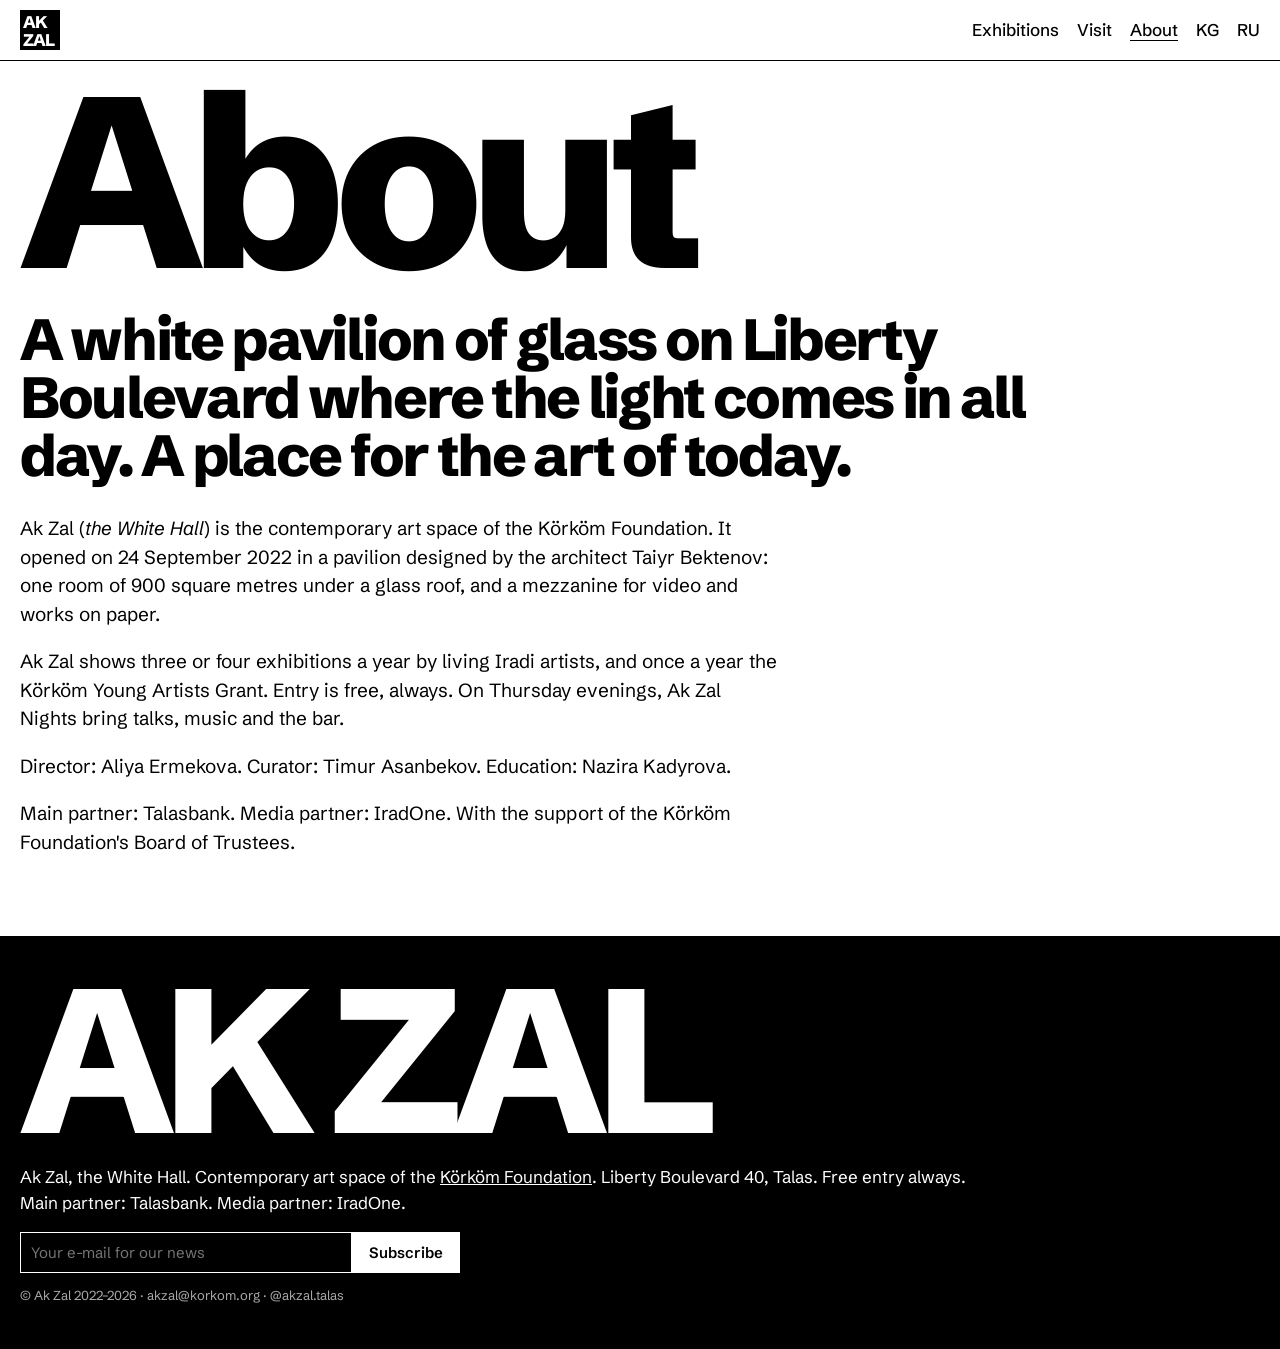
==== about.html @ 854ca655 "Initial mirror import" ====
<!DOCTYPE html>
<html lang="en">
<head>
<meta charset="utf-8">
<meta name="viewport" content="width=device-width, initial-scale=1">
<title>About - AK ZAL</title>
<meta name="description" content="About Ak Zal, the Körköm Foundation&#x27;s contemporary art space in Talas, opened 2022.">
<link rel="canonical" href="https://akzal.korkom.org/about.html">
<meta property="og:type" content="website">
<meta property="og:title" content="About - AK ZAL">
<meta property="og:description" content="About Ak Zal, the Körköm Foundation&#x27;s contemporary art space in Talas, opened 2022.">
<meta property="og:url" content="https://akzal.korkom.org/about.html">
<meta property="og:image" content="https://akzal.korkom.org/img/og-image.jpg">
<meta name="twitter:card" content="summary_large_image">
<link rel="icon" href="favicon.svg" type="image/svg+xml">
<link rel="preconnect" href="https://fonts.googleapis.com">
<link href="https://fonts.googleapis.com/css2?family=Schibsted+Grotesk:wght@400;500;600;800&display=swap" rel="stylesheet">
<link rel="stylesheet" href="css/site.css">
</head>
<body>
<header><div class="w"><a class="lg" href="index.html"><svg xmlns="http://www.w3.org/2000/svg" viewBox="0 0 64 64" width="40" height="40"><rect width="64" height="64" fill="#000"/><g fill="#fff" font-family="'Schibsted Grotesk','Arial Black',Arial,sans-serif" font-weight="800" font-size="27" letter-spacing="-1.5"><text x="5" y="29">AK</text><text x="5" y="57">ZAL</text></g></svg></a><nav><a href="index.html">Exhibitions</a><a href="visit.html">Visit</a><a href="about.html" class="on">About</a><a href="#">KG</a><a href="#">RU</a></nav></div></header>
<main><div class="w"><div class="mega">About</div>
<p class="big" style="margin:30px 0">A white pavilion of glass on Liberty Boulevard where the light comes in all day. A place for the art of today.</p>
<div class="text"><p>Ak Zal (<i>the White Hall</i>) is the contemporary art space of the Körköm Foundation. It opened on 24 September 2022 in a pavilion designed by the architect Taiyr Bektenov: one room of 900 square metres under a glass roof, and a mezzanine for video and works on paper.</p>
<p>Ak Zal shows three or four exhibitions a year by living Iradi artists, and once a year the Körköm Young Artists Grant. Entry is free, always. On Thursday evenings, Ak Zal Nights bring talks, music and the bar.</p>
<p>Director: Aliya Ermekova. Curator: Timur Asanbekov. Education: Nazira Kadyrova.</p>
<p>Main partner: Talasbank. Media partner: IradOne. With the support of the Körköm Foundation's Board of Trustees.</p></div></div></main>
<footer><div class="w"><div class="mega">AK ZAL</div>
<p>Ak Zal, the White Hall. Contemporary art space of the <a href="https://korkom.org/">Körköm Foundation</a>. Liberty Boulevard 40, Talas. Free entry always.<br>Main partner: Talasbank. Media partner: IradOne.</p>
<form class="nl" id="nl"><label for="nl-m" style="position:absolute;left:-9999px">E-mail</label><input id="nl-m" type="email" placeholder="Your e-mail for our news" required><button>Subscribe</button></form>
<p id="nlok" hidden>Thank you. Light is coming.</p>
<p style="font-size:13px;color:#aaa">© Ak Zal 2022–2026 · akzal@korkom.org · @akzal.talas</p></div></footer>
<script>
document.getElementById('nl').addEventListener('submit',function(e){e.preventDefault();this.hidden=true;document.getElementById('nlok').hidden=false;});

</script>
</body>
</html>
---- css/site.css ----
:root{--k:#000;--w:#fff;--g:#8a8a8a;--sans:'Schibsted Grotesk',Helvetica,Arial,sans-serif}
*{box-sizing:border-box}
body{margin:0;background:var(--w);color:var(--k);font:17px/1.5 var(--sans)}
a{color:var(--k)}
a:focus-visible{outline:2px solid var(--k);outline-offset:3px}
.w{padding-left:max(20px,env(safe-area-inset-left,0px));padding-right:max(20px,env(safe-area-inset-right,0px))}
header{position:sticky;top:0;z-index:4;background:var(--w);border-bottom:1px solid var(--k)}
header .w{display:flex;justify-content:space-between;align-items:center;gap:14px;padding-block:10px;flex-wrap:wrap}
header .lg{display:flex;align-items:center;gap:10px;text-decoration:none;font:800 22px/1 var(--sans);letter-spacing:-.04em}
header nav{display:flex;gap:18px;flex-wrap:wrap}
header nav a{text-decoration:none;font-weight:500}
header nav a.on{text-decoration:underline;text-underline-offset:4px}
.mega{font:800 clamp(64px,19vw,300px)/.82 var(--sans);letter-spacing:-.06em;margin:20px 0 0;overflow-wrap:anywhere}
.now{display:grid;grid-template-columns:minmax(0,1fr) minmax(0,1fr);border-top:1px solid var(--k);border-bottom:1px solid var(--k);margin-top:24px}
@media (max-width:760px){.now{grid-template-columns:1fr}}
.now .l{padding:24px 20px;border-right:1px solid var(--k);display:flex;flex-direction:column;justify-content:space-between;gap:30px}
.now .l small{text-transform:uppercase;letter-spacing:.12em;font-size:12px}
.now .l h2{font:800 clamp(40px,6vw,84px)/.9 var(--sans);letter-spacing:-.05em;margin:8px 0}
.now .r{background:#000 center/cover;min-height:420px}
.bw{filter:grayscale(1) contrast(1.15)}
.posters{display:grid;grid-template-columns:repeat(auto-fill,minmax(260px,1fr));gap:0;border-top:1px solid var(--k)}
.poster{border-right:1px solid var(--k);border-bottom:1px solid var(--k);padding:18px;min-height:400px;display:flex;flex-direction:column;justify-content:space-between;text-decoration:none;position:relative;overflow:hidden;color:var(--k)}
.poster.dark{background:var(--k);color:var(--w)}
.poster .bg{position:absolute;inset:0;background:center/cover;opacity:.9}
.poster .tx{position:relative;mix-blend-mode:difference;color:#fff}
.poster.plain .tx{mix-blend-mode:normal;color:inherit}
.poster b{display:block;font:800 clamp(34px,4vw,52px)/.9 var(--sans);letter-spacing:-.05em}
.poster small{font-size:13px;text-transform:uppercase;letter-spacing:.1em}
.text{max-width:760px;font-size:19px}
.big{font:800 clamp(30px,4.6vw,58px)/1 var(--sans);letter-spacing:-.04em;max-width:1100px}
.info{display:grid;grid-template-columns:repeat(auto-fit,minmax(240px,1fr));border-top:1px solid var(--k)}
.info div{padding:18px 20px 24px 0;border-bottom:1px solid var(--k)}
.info b{display:block;text-transform:uppercase;font-size:12px;letter-spacing:.12em;margin-bottom:8px}
.works{display:grid;grid-template-columns:repeat(auto-fit,minmax(260px,1fr));gap:20px}
figure{margin:0}
figure img{width:100%;display:block}
figcaption{font-size:13px;color:var(--g);margin-top:6px}
footer{margin-top:80px;background:var(--k);color:var(--w);padding-block:40px calc(30px + env(safe-area-inset-bottom,0px))}
footer .mega{color:var(--w);margin:0 0 20px;font-size:clamp(64px,16vw,220px)}
footer a{color:var(--w)}
.nl{display:flex;gap:0;max-width:440px;margin-top:14px}
.nl input{flex:1;min-width:0;border:1px solid #fff;background:#000;color:#fff;font:15px var(--sans);padding:10px}
.nl button{border:1px solid #fff;background:#fff;color:#000;font:600 15px var(--sans);padding:10px 16px;cursor:pointer}
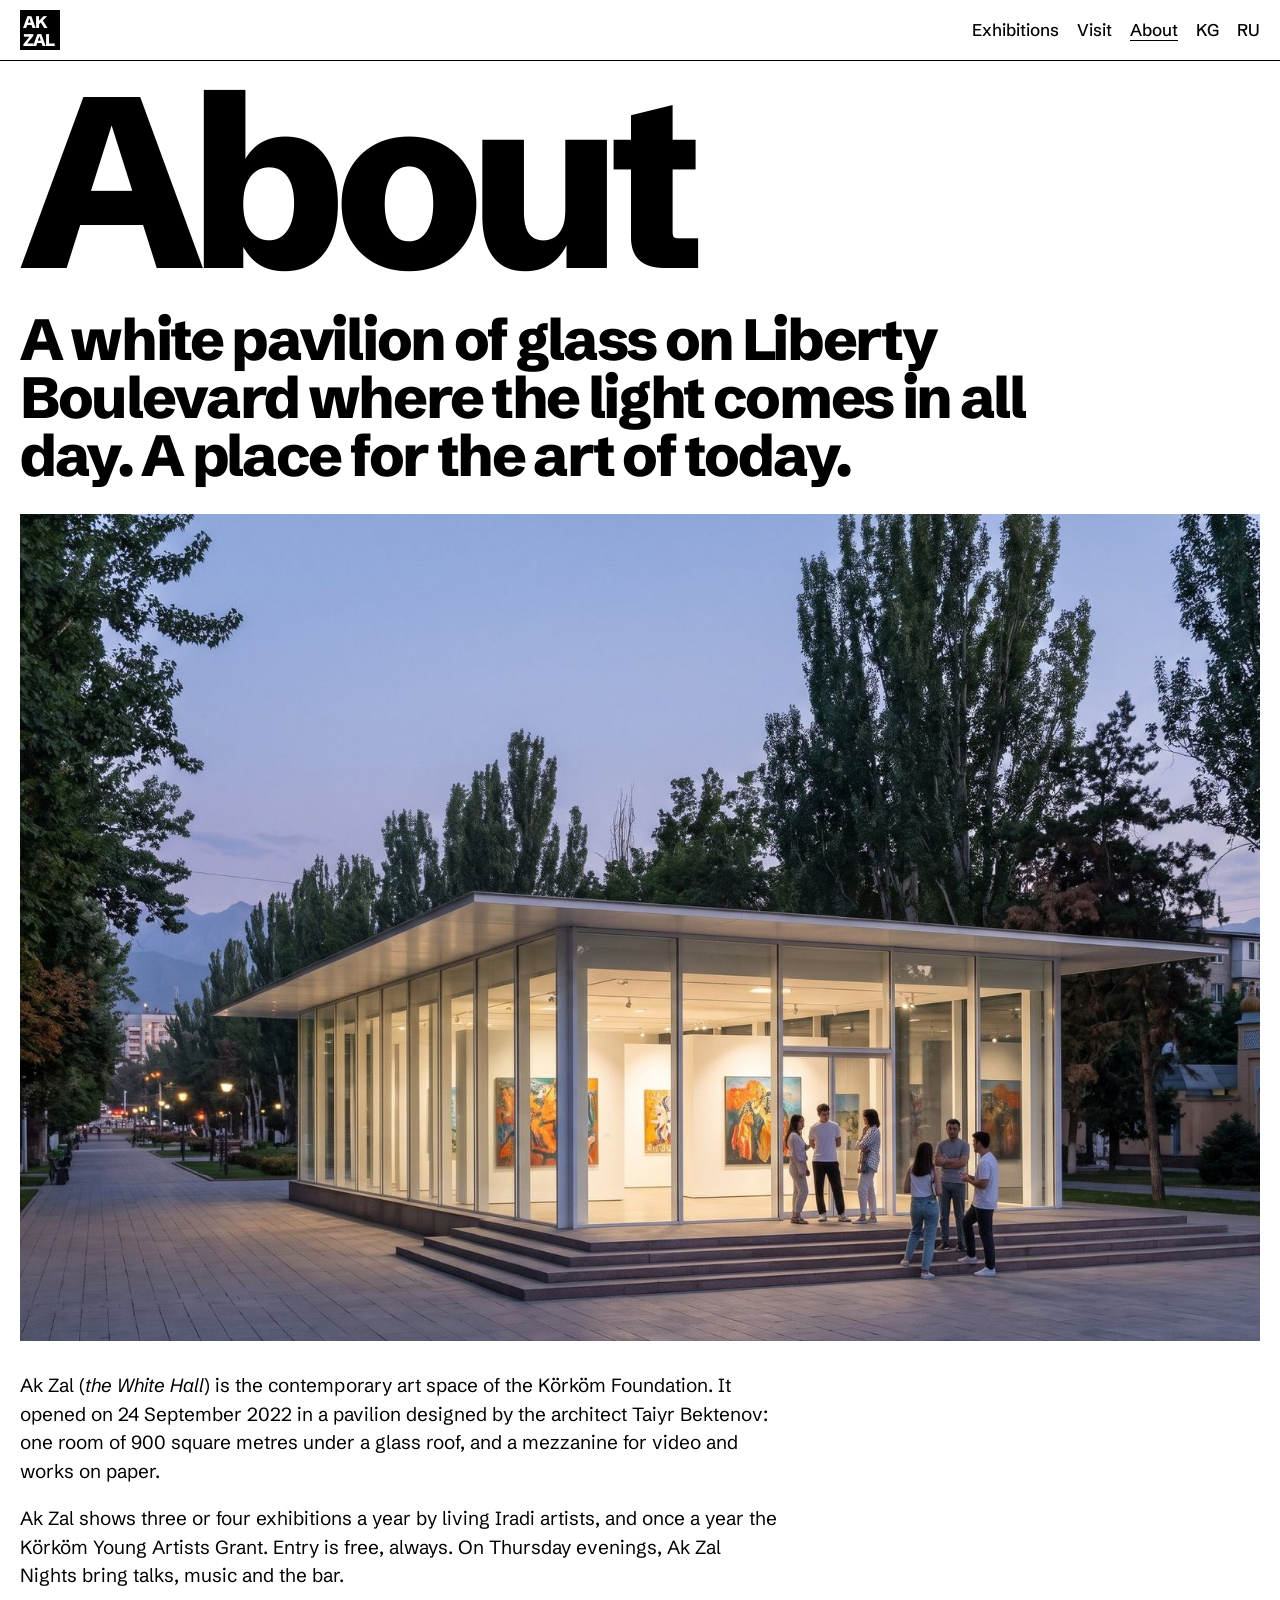
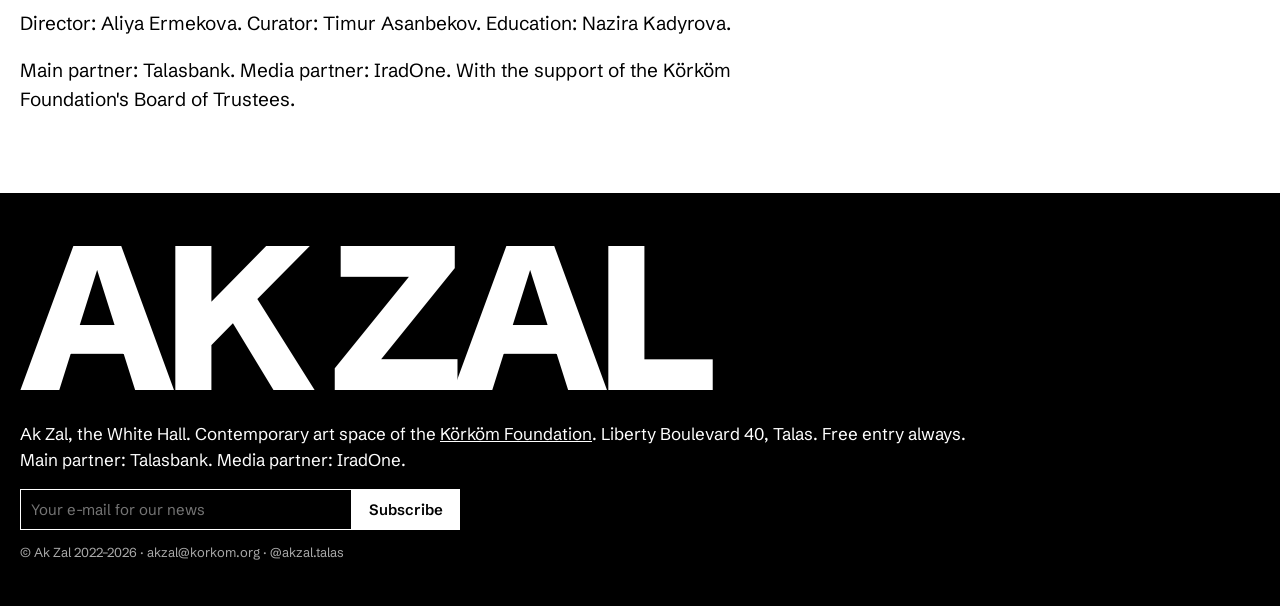
==== commit 38ca3af6: "Add photos" ====
--- a/about.html
+++ b/about.html
@@ -21,6 +21,7 @@
 <header><div class="w"><a class="lg" href="index.html"><svg xmlns="http://www.w3.org/2000/svg" viewBox="0 0 64 64" width="40" height="40"><rect width="64" height="64" fill="#000"/><g fill="#fff" font-family="'Schibsted Grotesk','Arial Black',Arial,sans-serif" font-weight="800" font-size="27" letter-spacing="-1.5"><text x="5" y="29">AK</text><text x="5" y="57">ZAL</text></g></svg></a><nav><a href="index.html">Exhibitions</a><a href="visit.html">Visit</a><a href="about.html" class="on">About</a><a href="#">KG</a><a href="#">RU</a></nav></div></header>
 <main><div class="w"><div class="mega">About</div>
 <p class="big" style="margin:30px 0">A white pavilion of glass on Liberty Boulevard where the light comes in all day. A place for the art of today.</p>
+<img src="img/pavilion.jpg" alt="The Ak Zal pavilion on Liberty Boulevard at dusk" style="width:100%;height:auto;display:block;margin:0 0 30px">
 <div class="text"><p>Ak Zal (<i>the White Hall</i>) is the contemporary art space of the Körköm Foundation. It opened on 24 September 2022 in a pavilion designed by the architect Taiyr Bektenov: one room of 900 square metres under a glass roof, and a mezzanine for video and works on paper.</p>
 <p>Ak Zal shows three or four exhibitions a year by living Iradi artists, and once a year the Körköm Young Artists Grant. Entry is free, always. On Thursday evenings, Ak Zal Nights bring talks, music and the bar.</p>
 <p>Director: Aliya Ermekova. Curator: Timur Asanbekov. Education: Nazira Kadyrova.</p>
